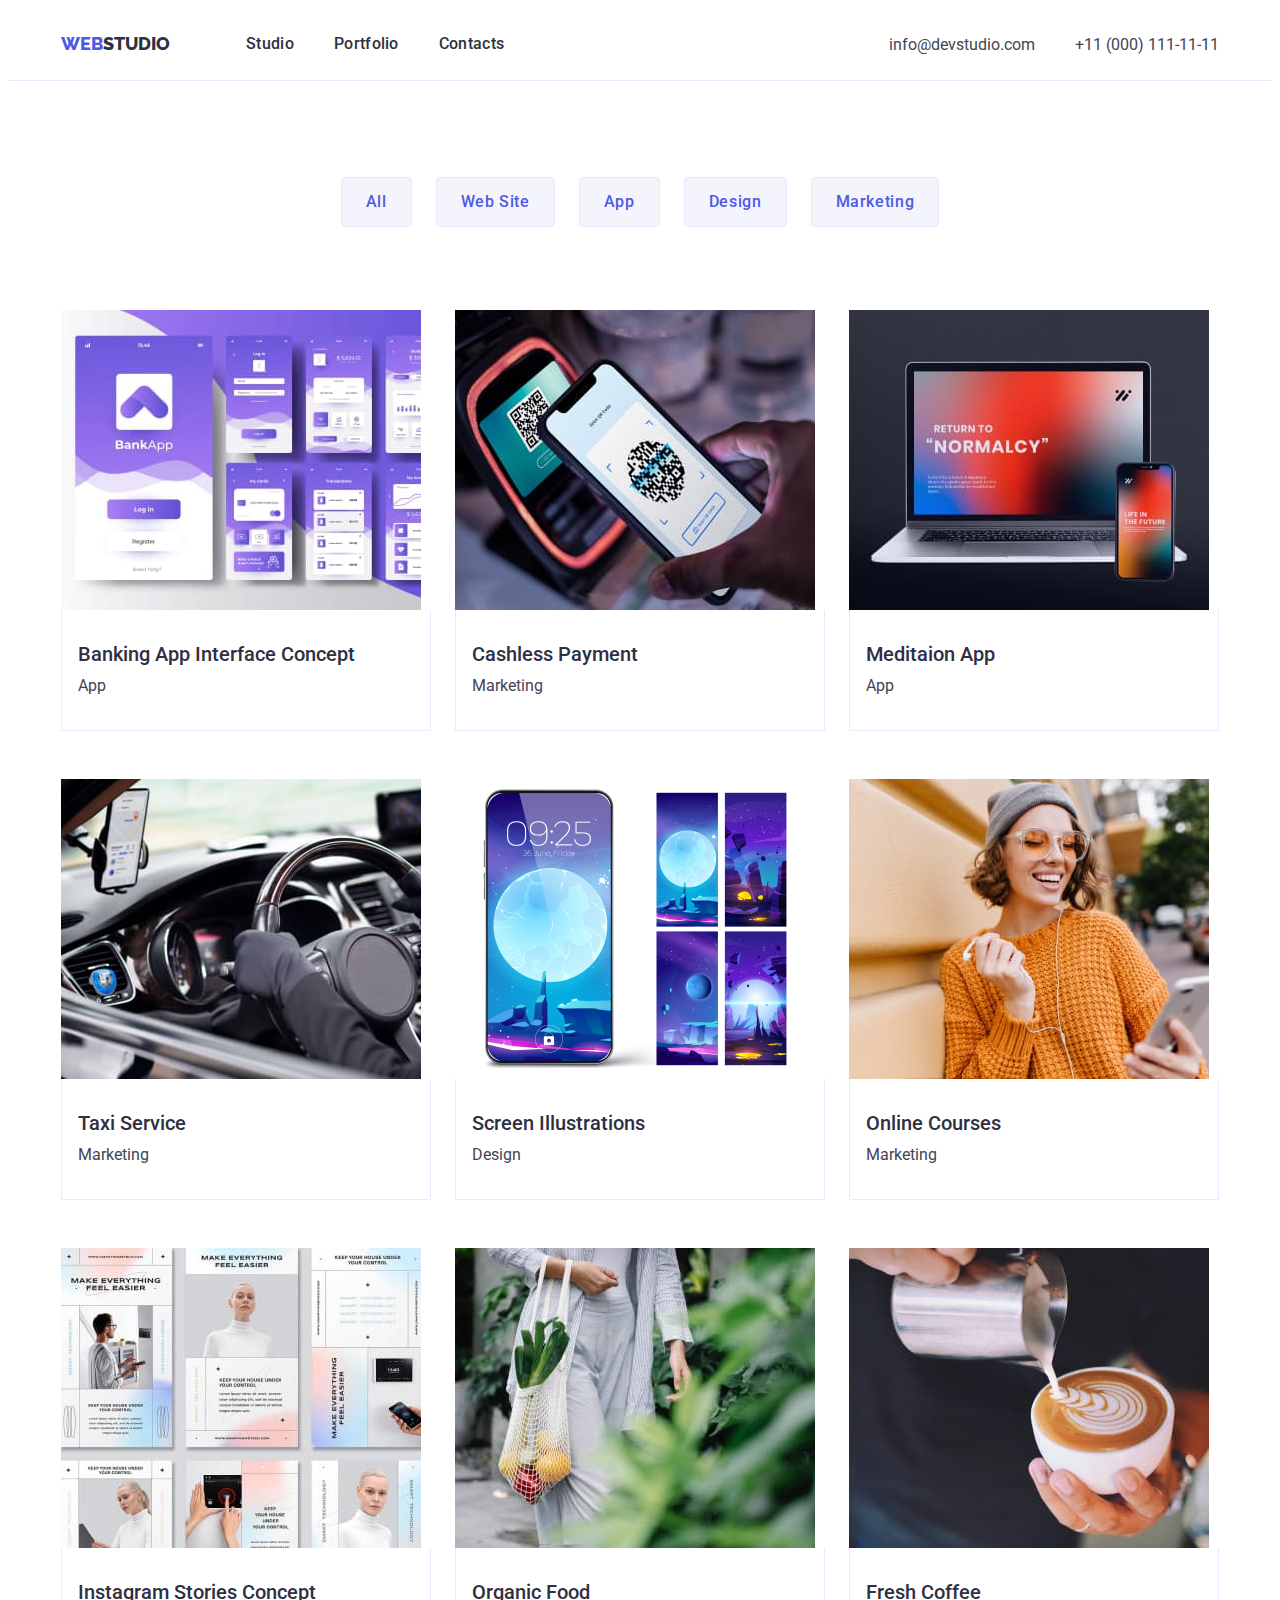
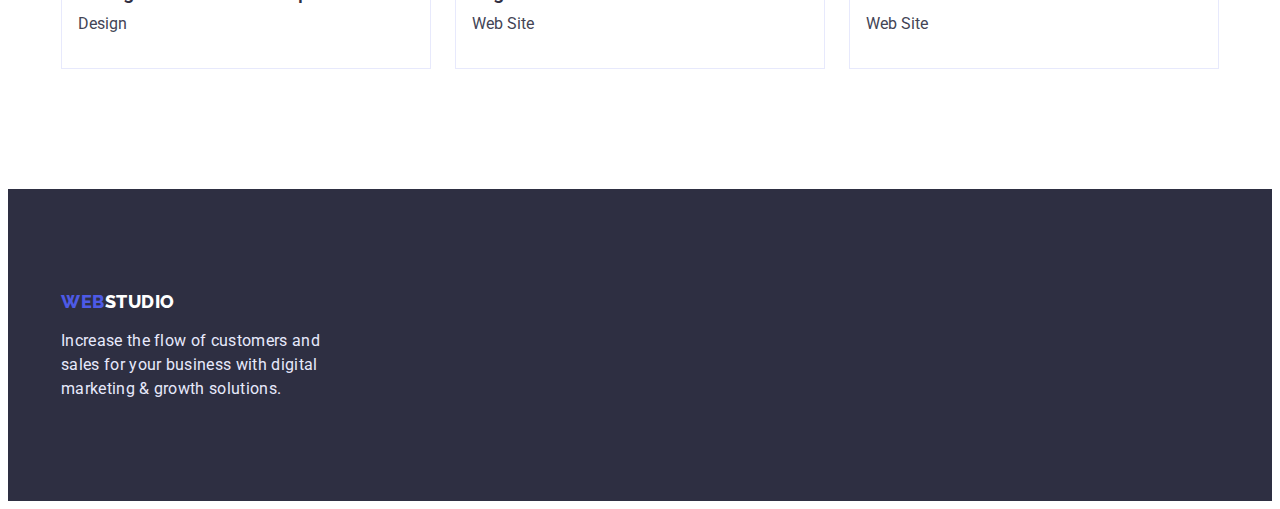
==== portfolio.html @ e56d83ee "icons" ====
<!DOCTYPE html>
<html lang="en">

<head>
    <meta charset="UTF-8">
    <meta http-equiv="X-UA-Compatible" content="IE=edge">
    <meta name="viewport" content="width=device-width, initial-scale=1.0">
    <title>WebStudio</title>
    <link rel="preconnect" href="https://fonts.googleapis.com">
    <link rel="preconnect" href="https://fonts.gstatic.com" crossorigin>
    <link
        href="https://fonts.googleapis.com/css2?family=Raleway:wght@800&family=Roboto:wght@400;500;700;900&display=swap"
        rel="stylesheet">
    <link rel="stylesheet" href="https://cdnjs.cloudflare.com/ajax/libs/modern-normalize/1.1.0/modern-normalize.min.css"
        integrity="sha512-wpPYUAdjBVSE4KJnH1VR1HeZfpl1ub8YT/NKx4PuQ5NmX2tKuGu6U/JRp5y+Y8XG2tV+wKQpNHVUX03MfMFn9Q=="
        crossorigin="anonymous" referrerpolicy="no-referrer" />
    <link rel="stylesheet" href="./css/styles.css">
</head>

<body>
    <header class="header">
        <div class="container header-container">
            <nav class="header-navigation">
                <a href="./index.html" class="header-link-title link"><span class="colortext">Web</span><span
                        class="colortitle">Studio</span></a>
                <ul class="header-list">
                    <li class="header-item"><a href="./index.html" class="header-link">Studio</a>
                    </li>
                    <li class="header-item"><a href="" class="header-link">Portfolio</a></li>
                    <li class="header-item"><a href="" class="header-link">Contacts</a></li>
                </ul>
            </nav>
            <address class="header-address">
                <ul class="header-list">
                    <li class="header-item"><a href="mailto:info@devstudio.com"
                            class="header-mail">info@devstudio.com</a>
                    </li>
                    <li class="header-item"><a href="tel:+110001111111" class="header-tel">+11 (000) 111-11-11</a></li>
                </ul>
            </address>
        </div>
    </header>

    <main>
        <section class="portfolio-section">
            <div class="container">
                <ul class="btn-list">
                    <li class="btn-item"><button type="button" class="btn">All</button></li>
                    <li class="btn-item"><button type="button" class="btn">Web Site</button></li>
                    <li class="btn-item"><button type="button" class="btn">App</button></li>
                    <li class="btn-item"><button type="button" class="btn">Design</button></li>
                    <li class="btn-item"><button type="button" class="btn">Marketing</button></li>
                </ul>
                <h1 hidden class="visually hiden">photoes</h1>
                <ul class="portfolio-list">
                    <li class="potfolio-item">
                        <img src="./images/photo-1.jpg" alt="Picture 1">
                        <div class="card-content">
                            <h2 class="portfolio-subtitle">Banking App Interface Concept</h2>
                            <p class="portfolio-text">App</p>
                        </div>
                    </li>
                    <li class="potfolio-item">
                        <img src="./images/photo-2.jpg" alt="Picture 2">
                        <div class="card-content">
                            <h2 class="portfolio-subtitle">Cashless Payment</h2>
                            <p class="portfolio-text">Marketing</p>
                        </div>
                    </li>
                    <li class="potfolio-item">
                        <img src="./images/photo-3.jpg" alt="Picture 3">
                        <div class="card-content">
                            <h2 class="portfolio-subtitle">Meditaion App</h2>
                            <p class="portfolio-text">App</p>
                        </div>
                    </li>
                    <li class="potfolio-item">
                        <img src="./images/photo-4.jpg" alt="Picture 4">
                        <div class="card-content">
                            <h2 class="portfolio-subtitle">Taxi Service</h2>
                            <p class="portfolio-text">Marketing</p>
                        </div>
                    </li>
                    <li class="potfolio-item">
                        <img src="./images/photo-9.jpg" alt="Picture 5">
                        <div class="card-content">
                            <h2 class="portfolio-subtitle">Screen Illustrations</h2>
                            <p class="portfolio-text">Design</p>
                        </div>
                    </li>
                    <li class="potfolio-item">
                        <img src="./images/photo-5.jpg" alt="Picture 6">
                        <div class="card-content">
                            <h2 class="portfolio-subtitle">Online Courses</h2>
                            <p class="portfolio-text">Marketing</p>
                        </div>
                    </li>
                    <li class="potfolio-item">
                        <img src="./images/photo-6.jpg" alt="Picture 7">
                        <div class="card-content">
                            <h2 class="portfolio-subtitle">Instagram Stories Concept</h2>
                            <p class="portfolio-text">Design</p>
                        </div>
                    </li>
                    <li class="potfolio-item">
                        <img src="./images/photo-7.jpg" alt="Picture 8">
                        <div class="card-content">
                            <h2 class="portfolio-subtitle">Organic Food</h2>
                            <p class="portfolio-text">Web Site</p>
                        </div>
                    </li>
                    <li class="potfolio-item">
                        <img src="./images/photo-8.jpg" alt="">
                        <div class="card-content">
                            <h2 class="portfolio-subtitle">Fresh Coffee</h2>
                            <p class="portfolio-text">Web Site</p>
                        </div>
                    </li>
                </ul>
            </div>
        </section>
    </main>
    <footer class="footer">
        <div class="container">
            <a href="./index.html" class="footer-link"><span class="colortext">Web</span><span
                    class="colorslogan">Studio</span></a>

            <p class="footer-text">Increase the flow of customers and sales for your business with digital marketing &
                growth solutions.</p>
        </div>
    </footer>
</body>

</html>
---- css/styles.css ----
:root {
    --main-font-color: #2E2F42;
    --secondary-font-color: #FFFFFF;
    --accent-color: #4D5AE5;
    --secondary-accent-color: #F4F4FD;
    --info-color: #434455;
    --btn-color: #404BBF;
    --footer-text-color: #E7E9FC;
    --main-mrgn: 8px;
    --secondary-mrgn: 24px;
}

body {
    font-family: 'Roboto', sans-serif;
    font-size: 20px;
    line-height: 1.2;
    color: var(--main-font-color);
    background-color: var(--secondary-font-color);

}

img {
    display: block;
    max-width: 100%;
    height: auto;
}

h1,
h2,
h3,
h4,
h5,
h6,
p {
    margin: 0;
}

ul {
    padding: 0;
    margin: 0;
}

/* Header */

.header {
    border-bottom: 1px solid #E7E9FC;
    ;
}

.header-navigation {
    display: flex;
    align-items: center;
}

.header-link-title {
    font-family: 'Raleway';
    font-weight: 800;
    font-size: 18px;
    line-height: 1.33;
    text-transform: uppercase;
    margin-right: 76px;
    display: block;
    padding: 24px 0;
}


.container {
    width: 1158px;
    padding: 0 15px;
    margin: 0 auto;
}


.header-container {
    display: flex;
    align-items: center;
}

.description {
    padding: 32px 16px 32px 16px;
}



.colortext {
    color: var(--accent-color);

}

.colortitle {
    color: var(--main-font-color);
}

.header-list {
    display: flex;
    gap: 40px;
    padding: 0;
    margin: 0;

}

.header-item {
    list-style: none;
    display: block;
}


.header-link {
    font-weight: 500;
    font-size: 16px;
    line-height: 1.5;
    letter-spacing: 0.02em;
    color: var(--main-font-color);
    text-decoration: none;
    display: block;
    padding: 24px 0;
}

.header-link:hover,
.header-link:focus {
    color: var(--accent-color);
}


.header-address {
    margin-left: auto;
}

.header-mail {
    font-style: normal;
    font-size: 16px;
    line-height: 1.5;
    color: var(--info-color);
    text-decoration: none;
}

.header-mail:hover,
.header-mail:focus {
    color: var(--accent-color)
}


.header-tel {
    font-style: normal;
    font-size: 16px;
    line-height: 1.5;
    color: var(--info-color);
    text-decoration: none;
}

.header-tel:hover,
.header-tel:focus {
    color: var(--accent-color);
}

.link {
    text-decoration: none;
}


/* Section About */

.section-about {
    width: 1440px;
    padding: 188px 0;
    text-align: center;
    background-image: linear-gradient(rgba(46, 47, 66, 0.7),
            rgba(46, 47, 66, 0.7)),
        url(../images/people-office.jpg);
    background-repeat: no-repeat;
    background-position: center;
    background-size: cover;
}

.section-about-title {
    font-size: 56px;
    line-height: 1.07;
    text-align: center;
    letter-spacing: 0.02em;
    color: var(--secondary-font-color);
    width: 496px;
    margin-bottom: 48px;
    margin-left: auto;
    margin-right: auto;

}

.section-about-btn {
    font-family: 'Roboto';
    font-weight: 500;
    font-size: 16px;
    line-height: 1.5;
    letter-spacing: 0.04em;
    color: var(--secondary-font-color);
    background-color: var(--accent-color);
    cursor: pointer;
    height: 56px;
    padding: 16px 32px;
    border: none;
    border-radius: 4px;
}

.section-about-btn:hover {
    color: var(--secondary-font-color);
    background-color: var(--btn-color);
}

.section-about-btn:focus {
    color: var(--main-font-color);
}


.section-services {
    padding: 120px 0;
}

.visually-hidden {
    position: absolute;
    white-space: nowrap;
    width: 1px;
    height: 1px;
    overflow: hidden;
    border: 0;
    padding: 0;
    clip: rect(0 0 0 0);
    clip-path: inset(50%);
    margin: -1px;
}

.section-services-list {
    list-style: none;
    display: flex;
    margin: 0;
    padding: 0;
}

.services-icon {
    width: 64px;
    height: 64px;
    background: #F4F4FD;
    border-radius: 4px;
    box-shadow: rgba(244, 244, 253, 1);
}


.section-services-item {
    margin-right: var(--secondary-mrgn);
    width: 264px;
}

.section-services-item:last-child {
    margin: 0;
}

.section-services-subtitle {
    font-size: 16px;
    line-height: 1.5;
    letter-spacing: 0.02em;
    color: var(--main-font-color);
    margin-bottom: var(--main-mrgn);
    margin: 0;
    padding: 0;
}

.section-services-text {
    font-size: 16px;
    line-height: 1.5;
    letter-spacing: 0.02em;
    color: var(--info-color);
    width: 264px;
    margin: 0;
    padding: 0;
}

/* Section Future  */

.section-future {
    padding: 0 0 120px 0;
}

.section-future-caption {
    font-size: 36px;
    line-height: 1.11;
    letter-spacing: 0.02em;
    color: var(--main-font-color);
    text-align: center;
    text-transform: capitalize;
    margin-bottom: 72px;
}

.section-future-list {
    display: flex;
    gap: var(--secondary-mrgn);
    list-style: none;
}

.section-future-item {
    width: calc((100% - 48px) / 3);
}

/* Section Contant  */

.section-contact {
    background-color: var(--secondary-accent-color);
    padding: 120px 0;
}

.section-contact-caption {
    font-size: 36px;
    line-height: 1.11;
    text-align: center;
    letter-spacing: 0.02em;
    text-transform: capitalize;
    color: var(--main-font-color);
    margin-bottom: 72px;
}

.section-contact-list {
    display: flex;
    gap: var(--secondary-mrgn);
}


.section-contact-item {
    list-style: none;
    background-color: var(--secondary-font-color);
    width: calc((100% - 72px) / 4);
    background: #FFFFFF;
    box-shadow: 0px 1px 6px rgba(46, 47, 66, 0.08), 0px 1px 1px rgba(46, 47, 66, 0.16), 0px 2px 1px rgba(46, 47, 66, 0.08);
    border-radius: 0px 0px 4px 4px;

}

.icon-list {
    list-style: none;
    display: flex;
    margin-top: 8px;
    gap: 24px;
}


.section-contact-link {
    display: block;
}


.section-contact-icon {
    width: 40px;
    height: 40px;
    fill: currentColor;
}

.section-contact-subtitle {
    font-size: 20px;
    line-height: 1.2;
    text-align: center;
    letter-spacing: 0.02em;
    color: var(--main-font-color);
    margin-bottom: 8px;
}

.section-contact-desc {
    font-size: 16px;
    line-height: 1.5;
    text-align: center;
    letter-spacing: 0.02em;
    color: var(--info-color);
}

.section-customers {
    max-width: 1158px;
    margin-bottom: 120px;
    margin-left: 156px;
}

.section-customers-title {
    font-size: 36px;
    line-height: 1.11;
    text-align: center;
    letter-spacing: 0.02em;
    color: var(--main-font-color);
    padding-top: 120px;
    margin-bottom: 72px;
}

.section-customers-list {
    list-style: none;
    display: flex;
    gap: 88px;
    justify-content: center;
    align-content: center;
}

.section-customers-link:hover,
.section-customers-link:focus {
    color: #404BBF;
    border-color: #404BBF;
}

.section-customers-item {
    width: calc((100% - 144px) / 6);
}

.customers-icon {
    width: 168px;
    height: 88px;
    fill: currentColor;
    padding: 16px 32px;
    box-sizing: border-box;
    border: 1px solid #8E8F99;
    border-radius: 4px;
}

/* Footer  */

.footer {
    background-color: var(--main-font-color);
    padding: 100px 0;
}


.footer-link {
    font-family: 'Raleway';
    font-weight: 800;
    font-size: 18px;
    line-height: 1.16;
    align-items: center;
    letter-spacing: 0.03em;
    text-decoration: none;
    text-transform: uppercase;
}

.colorslogan {
    color: var(--secondary-font-color);

}

.footer-text {
    font-size: 16px;
    line-height: 1.5;
    letter-spacing: 0.02em;
    color: var(--footer-text-color);
    width: 264px;
    margin-top: 16px;
}



.media-text {
    font-size: 16px;
    line-height: 1.5;
    color: var(--footer-text-color);
}

/* Portfolio  */

.portfolio-section {
    padding-top: 96px;
    padding-bottom: 120px;
}

.btn-list {
    justify-content: center;
    display: flex;
    gap: var(--secondary-mrgn);
    margin: 0;
    padding: 0;
}

.btn-item {
    list-style: none;
    margin: 0;
    padding: 0;
}

.btn {
    font-family: 'Roboto';
    font-weight: 500;
    font-size: 16px;
    line-height: 1.5;
    letter-spacing: 0.04em;
    border: 1px solid var(--footer-text-color);
    border-radius: 4px;
    background: var(--secondary-accent-color);
    color: var(--accent-color);
    cursor: pointer;
    padding: 12px 24px;
    margin-bottom: 83px;
}

.text {
    font-size: 16px;
    line-height: 1.5;
    align-items: center;
    text-align: center;
    letter-spacing: 0.04em;
    color: var(--accent-color);
}

.btn:hover,
.btn:focus {
    background-color: var(--btn-color);
    color: var(--secondary-font-color);
    border-color: transparent;
}

/* Portfolio images  */



.potfolio-item {
    list-style: none;
    width: calc((100% - 48px) / 3)
}

.potfolio-item:hover {
    box-shadow: 0px 1px 6px rgba(46, 47, 66, 0.08), 0px 1px 1px rgba(46, 47, 66, 0.16), 0px 2px 1px rgba(46, 47, 66, 0.08);
}

.card-content {
    border-right: var(--info-color);
    padding: 32px 16px;
    border: 1px solid #E7E9FC;
    border-top: none;
}

.portfolio-subtitle {
    font-weight: 500;
    font-size: 20px;
    line-height: 1.2;
    color: var(--main-font-color);
    margin: 0 0 8px 0;
}

.portfolio-list {
    display: flex;
    flex-wrap: wrap;
    padding: 0;
    row-gap: 48px;
    column-gap: var(--secondary-mrgn);

}



.portfolio-text {
    font-size: 16px;
    line-height: 1.5;
    color: var(--info-color);

}
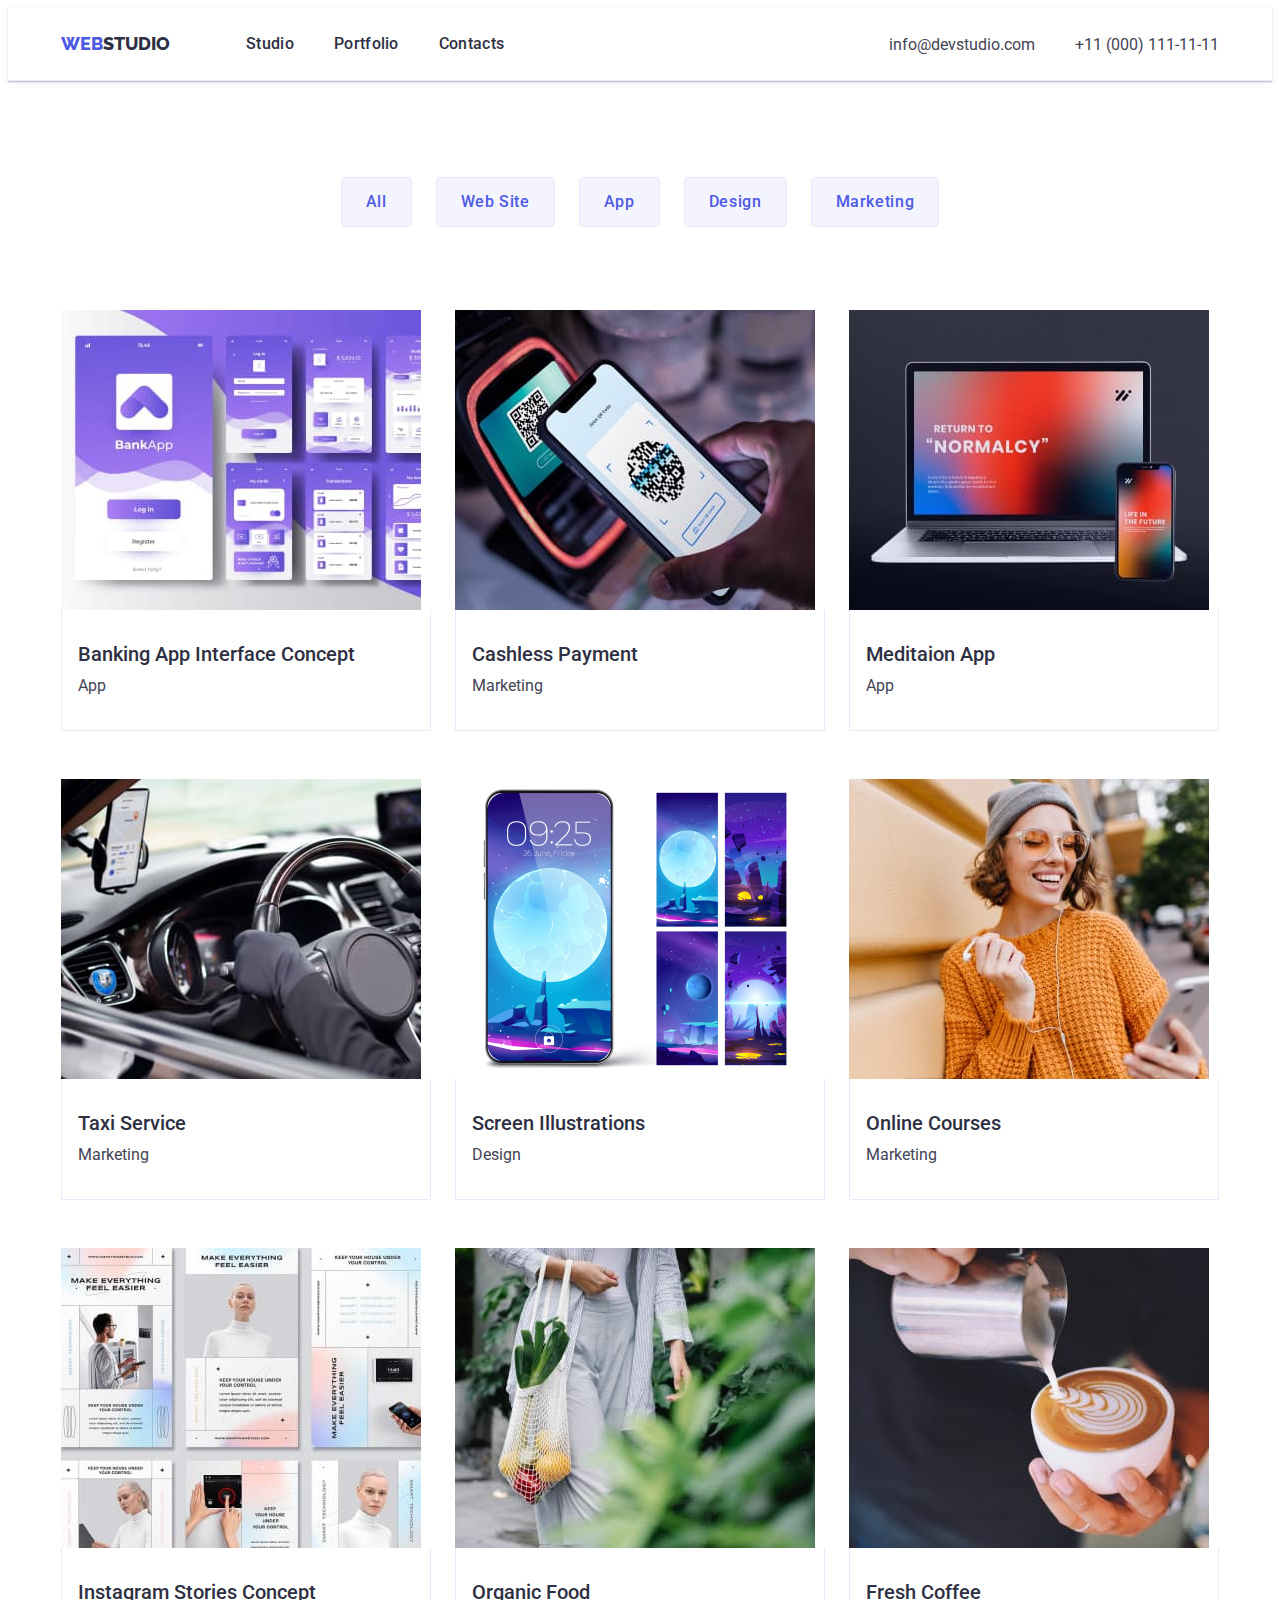
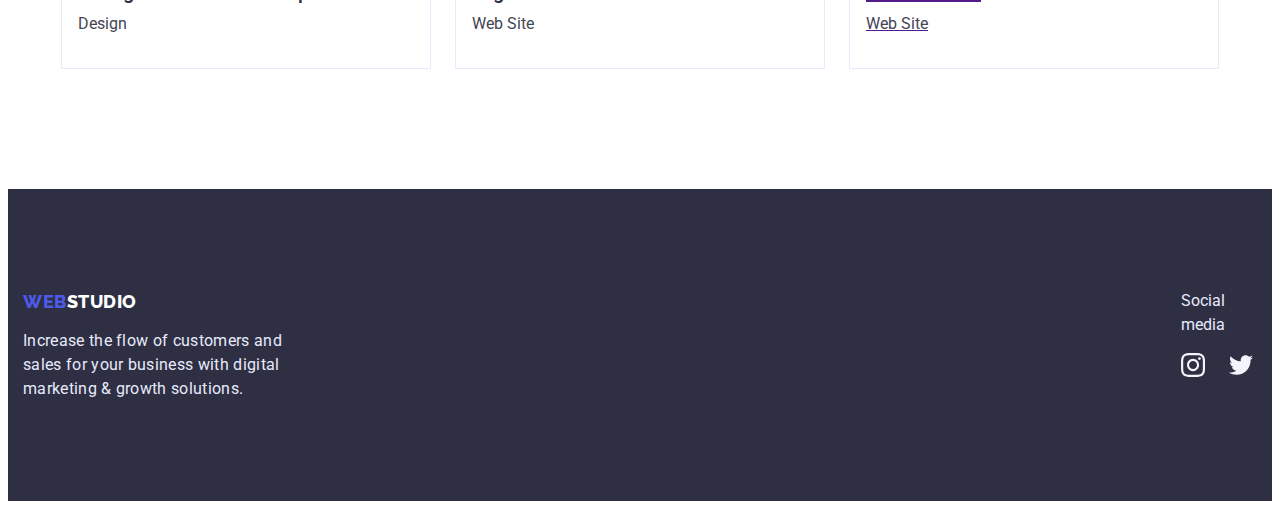
==== commit b65c7fee: "edited" ====
--- a/portfolio.html
+++ b/portfolio.html
@@ -54,6 +54,7 @@
                 <h1 hidden class="visually hiden">photoes</h1>
                 <ul class="portfolio-list">
                     <li class="potfolio-item">
+                        <a href="" class="portfolio-link"></a>
                         <img src="./images/photo-1.jpg" alt="Picture 1">
                         <div class="card-content">
                             <h2 class="portfolio-subtitle">Banking App Interface Concept</h2>
@@ -61,6 +62,7 @@
                         </div>
                     </li>
                     <li class="potfolio-item">
+                        <a href="" class="portfolio-link"></a>
                         <img src="./images/photo-2.jpg" alt="Picture 2">
                         <div class="card-content">
                             <h2 class="portfolio-subtitle">Cashless Payment</h2>
@@ -68,6 +70,7 @@
                         </div>
                     </li>
                     <li class="potfolio-item">
+                        <a href="" class="portfolio-link"></a>
                         <img src="./images/photo-3.jpg" alt="Picture 3">
                         <div class="card-content">
                             <h2 class="portfolio-subtitle">Meditaion App</h2>
@@ -75,6 +78,7 @@
                         </div>
                     </li>
                     <li class="potfolio-item">
+                        <a href="" class="portfolio-link"></a>
                         <img src="./images/photo-4.jpg" alt="Picture 4">
                         <div class="card-content">
                             <h2 class="portfolio-subtitle">Taxi Service</h2>
@@ -82,6 +86,7 @@
                         </div>
                     </li>
                     <li class="potfolio-item">
+                        <a href="" class="portfolio-link"></a>
                         <img src="./images/photo-9.jpg" alt="Picture 5">
                         <div class="card-content">
                             <h2 class="portfolio-subtitle">Screen Illustrations</h2>
@@ -89,6 +94,7 @@
                         </div>
                     </li>
                     <li class="potfolio-item">
+                        <a href="" class="portfolio-link"></a>
                         <img src="./images/photo-5.jpg" alt="Picture 6">
                         <div class="card-content">
                             <h2 class="portfolio-subtitle">Online Courses</h2>
@@ -96,6 +102,7 @@
                         </div>
                     </li>
                     <li class="potfolio-item">
+                        <a href="" class="portfolio-link"></a>
                         <img src="./images/photo-6.jpg" alt="Picture 7">
                         <div class="card-content">
                             <h2 class="portfolio-subtitle">Instagram Stories Concept</h2>
@@ -103,6 +110,7 @@
                         </div>
                     </li>
                     <li class="potfolio-item">
+                        <a href="" class="portfolio-link"></a>
                         <img src="./images/photo-7.jpg" alt="Picture 8">
                         <div class="card-content">
                             <h2 class="portfolio-subtitle">Organic Food</h2>
@@ -110,11 +118,13 @@
                         </div>
                     </li>
                     <li class="potfolio-item">
-                        <img src="./images/photo-8.jpg" alt="">
-                        <div class="card-content">
-                            <h2 class="portfolio-subtitle">Fresh Coffee</h2>
-                            <p class="portfolio-text">Web Site</p>
-                        </div>
+                        <a href="" class="portfolio-link">
+                            <img src="./images/photo-8.jpg" alt="">
+                            <div class="card-content">
+                                <h2 class="portfolio-subtitle">Fresh Coffee</h2>
+                                <p class="portfolio-text">Web Site</p>
+                            </div>
+                        </a>
                     </li>
                 </ul>
             </div>
@@ -128,6 +138,38 @@
             <p class="footer-text">Increase the flow of customers and sales for your business with digital marketing &
                 growth solutions.</p>
         </div>
+        <div class="footer-media">
+            <p class="media-text">Social media</p>
+            <ul class="footer-list">
+                <li class="footer-item">
+                    <a href="" class="footer-media-link"></a>
+                    <svg class="footer-media-icon">
+                        <use href="./images/icons.svg/symbol-def.svg#icon-instagramm"></use>
+                    </svg>
+                </li>
+                <li class="footer-item">
+                    <a href="" class="footer-media-link"></a>
+                    <svg class="footer-media-icon">
+                        <use href="./images/icons.svg/symbol-def.svg#icon-twitterr"></use>
+                    </svg>
+                </li>
+                </li>
+                <li class="footer-item">
+                    <a href="" class="footer-media-link"></a>
+                    <svg class="footer-media-icon">
+                        <use href="./images/icons.svg/symbol-def.svg#icon-facebookk"></use>
+                    </svg>
+                </li>
+                </li>
+                <li class="footer-item">
+                    <a href="" class="footer-media-link"></a>
+                    <svg class="footer-media-icon">
+                        <use href="./images/icons.svg/symbol-def.svg#icon-linkedinn"></use>
+                    </svg>
+                </li>
+
+            </ul>
+        </div>
     </footer>
 </body>
 
--- a/css/styles.css
+++ b/css/styles.css
@@ -44,7 +44,7 @@
 
 .header {
     border-bottom: 1px solid #E7E9FC;
-    ;
+    box-shadow: 0px 2px 1px rgba(46, 47, 66, 0.08), 0px 1px 1px rgba(46, 47, 66, 0.16), 0px 1px 6px rgba(46, 47, 66, 0.08);
 }
 
 .header-navigation {
@@ -161,8 +161,10 @@
 /* Section About */
 
 .section-about {
-    width: 1440px;
+    max-width: 1440px;
     padding: 188px 0;
+    margin-left: auto;
+    margin-right: auto;
     text-align: center;
     background-image: linear-gradient(rgba(46, 47, 66, 0.7),
             rgba(46, 47, 66, 0.7)),
@@ -198,6 +200,7 @@
     padding: 16px 32px;
     border: none;
     border-radius: 4px;
+    box-shadow: 0px 4px 4px rgba(0, 0, 0, 0.15);
 }
 
 .section-about-btn:hover {
@@ -234,12 +237,19 @@
     padding: 0;
 }
 
+.services-bg {
+    height: 112px;
+    background: #F4F4FD;
+    border-radius: 4px;
+    display: flex;
+    align-items: center;
+    justify-content: center;
+    margin-bottom: 8px;
+}
+
 .services-icon {
     width: 64px;
     height: 64px;
-    background: #F4F4FD;
-    border-radius: 4px;
-    box-shadow: rgba(244, 244, 253, 1);
 }
 
 
@@ -336,17 +346,31 @@
     display: flex;
     margin-top: 8px;
     gap: 24px;
-}
-
-
-.section-contact-link {
-    display: block;
-}
-
-
-.section-contact-icon {
     width: 40px;
     height: 40px;
+}
+
+
+.section-contact-link {
+    width: 100%;
+    height: 100%;
+    padding: 12px;
+    display: flex;
+    align-items: center;
+    justify-content: center;
+    background: #4D5AE5;
+    border-radius: 20px;
+}
+
+.section-contact-link:hover,
+.section-contact-link:focus {
+    background: #404BBF;
+}
+
+
+.section-contact-icon {
+    width: 16px;
+    height: 16px;
     fill: currentColor;
 }
 
@@ -368,9 +392,8 @@
 }
 
 .section-customers {
-    max-width: 1158px;
-    margin-bottom: 120px;
-    margin-left: 156px;
+    padding-top: 120px;
+    padding-bottom: 120px;
 }
 
 .section-customers-title {
@@ -379,17 +402,27 @@
     text-align: center;
     letter-spacing: 0.02em;
     color: var(--main-font-color);
-    padding-top: 120px;
     margin-bottom: 72px;
 }
 
 .section-customers-list {
     list-style: none;
     display: flex;
-    gap: 88px;
+    gap: 24px;
     justify-content: center;
     align-content: center;
 }
+
+.section-customers-link {
+    display: flex;
+    padding: 16px 32px;
+    box-sizing: border-box;
+    border: 1px solid #8E8F99;
+    border-radius: 4px;
+    align-items: center;
+    justify-content: center;
+}
+
 
 .section-customers-link:hover,
 .section-customers-link:focus {
@@ -398,17 +431,13 @@
 }
 
 .section-customers-item {
-    width: calc((100% - 144px) / 6);
+    width: calc((100% - 5 * 24px) / 6);
 }
 
 .customers-icon {
     width: 168px;
     height: 88px;
     fill: currentColor;
-    padding: 16px 32px;
-    box-sizing: border-box;
-    border: 1px solid #8E8F99;
-    border-radius: 4px;
 }
 
 /* Footer  */
@@ -416,6 +445,7 @@
 .footer {
     background-color: var(--main-font-color);
     padding: 100px 0;
+    display: flex;
 }
 
 
@@ -446,10 +476,39 @@
 
 
 
+.footer-list {
+    list-style-type: none;
+    display: flex;
+    gap: 24px;
+    width: 40px;
+    height: 40px;
+}
+
+.footer-media-link {
+    width: 100%;
+    height: 100%;
+    align-items: center;
+    justify-content: center;
+    border-radius: 20px;
+    background: #FFFFFF;
+}
+
+.footer-media-link:hover,
+.footer-media-link:focus {
+    background-color: #31D0AA;
+}
+
+.footer-media-icon {
+    width: 24px;
+    height: 24px;
+    color: currentColor;
+}
+
 .media-text {
     font-size: 16px;
     line-height: 1.5;
     color: var(--footer-text-color);
+    margin-bottom: 16px;
 }
 
 /* Portfolio  */
@@ -502,6 +561,7 @@
     background-color: var(--btn-color);
     color: var(--secondary-font-color);
     border-color: transparent;
+    box-shadow: 0px 3px 1px rgba(0, 0, 0, 0.1), 0px 2px 1px rgba(0, 0, 0, 0.08), 0px 2px 2px rgba(0, 0, 0, 0.12);
 }
 
 /* Portfolio images  */
@@ -513,7 +573,13 @@
     width: calc((100% - 48px) / 3)
 }
 
-.potfolio-item:hover {
+.portfolio-link {
+    width: 100%;
+    height: 100%;
+}
+
+.portfolio-link:hover,
+.portfolio-link:focus {
     box-shadow: 0px 1px 6px rgba(46, 47, 66, 0.08), 0px 1px 1px rgba(46, 47, 66, 0.16), 0px 2px 1px rgba(46, 47, 66, 0.08);
 }
 
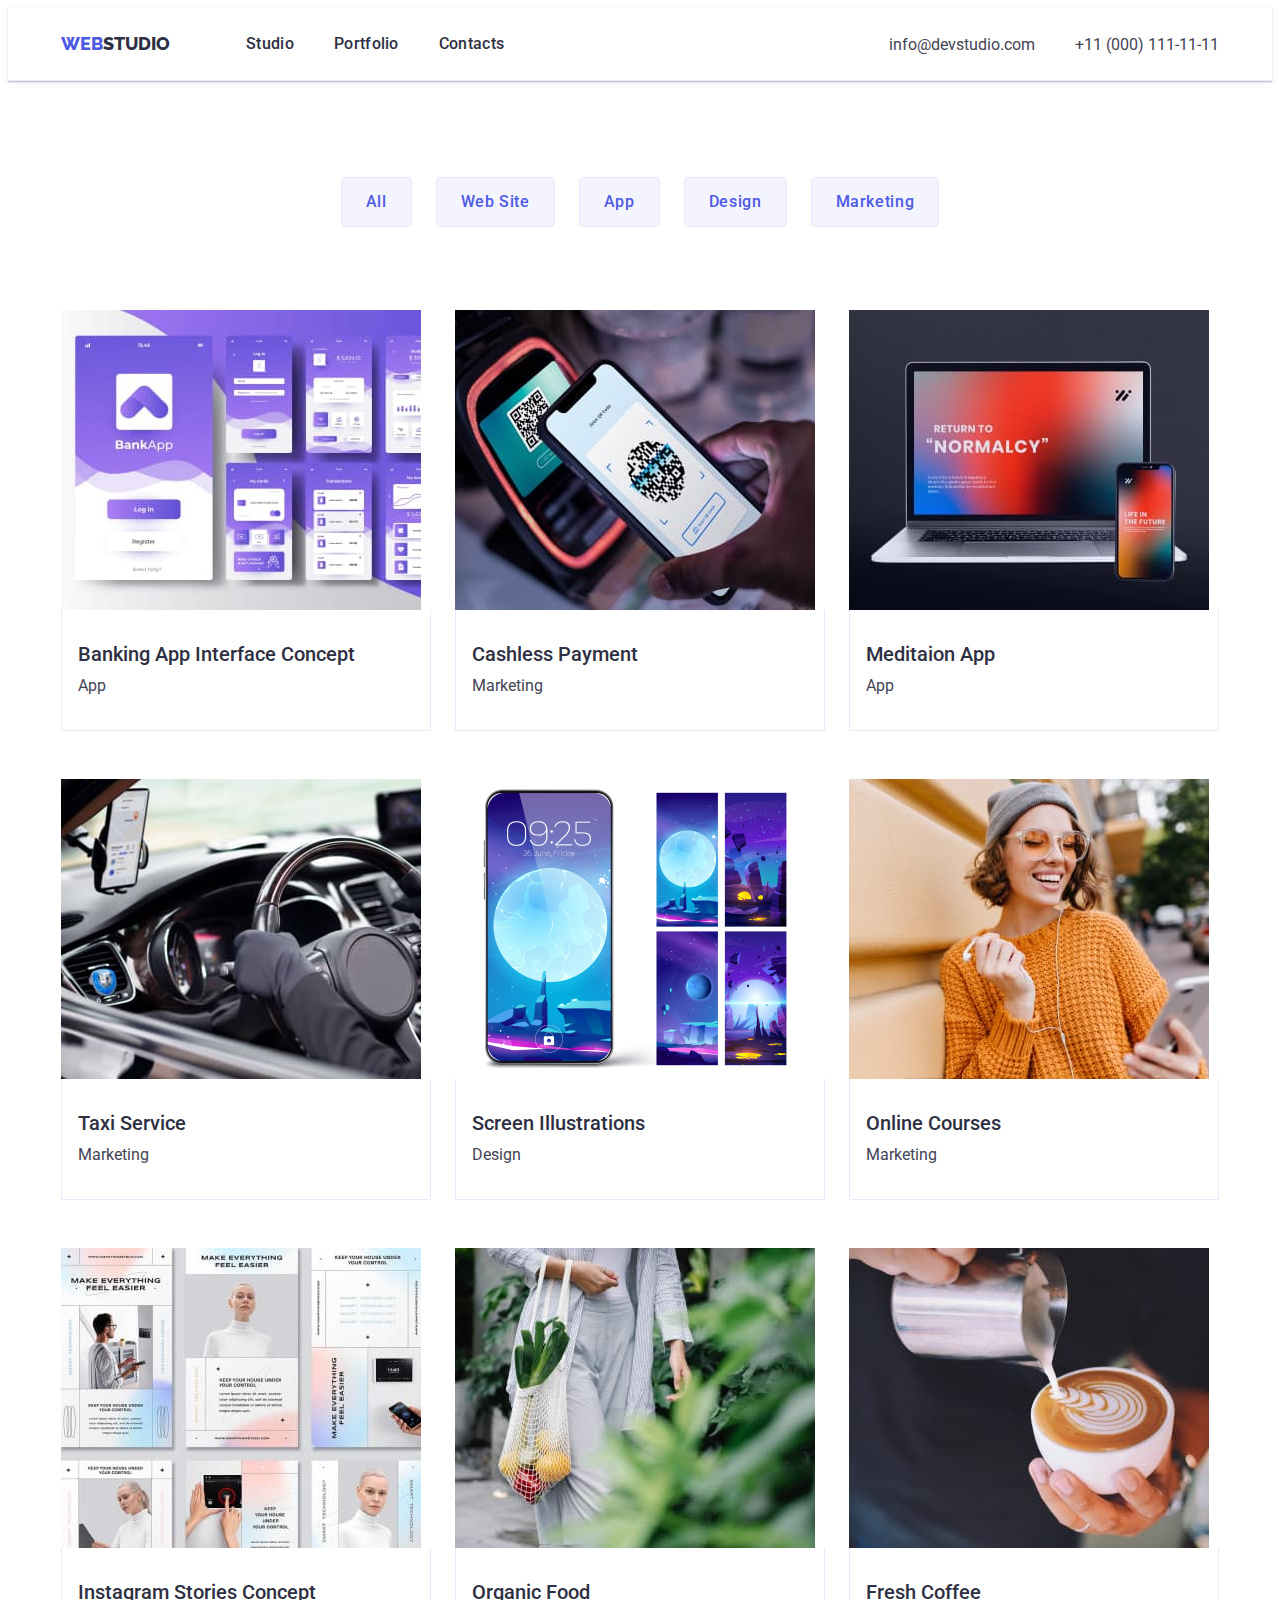
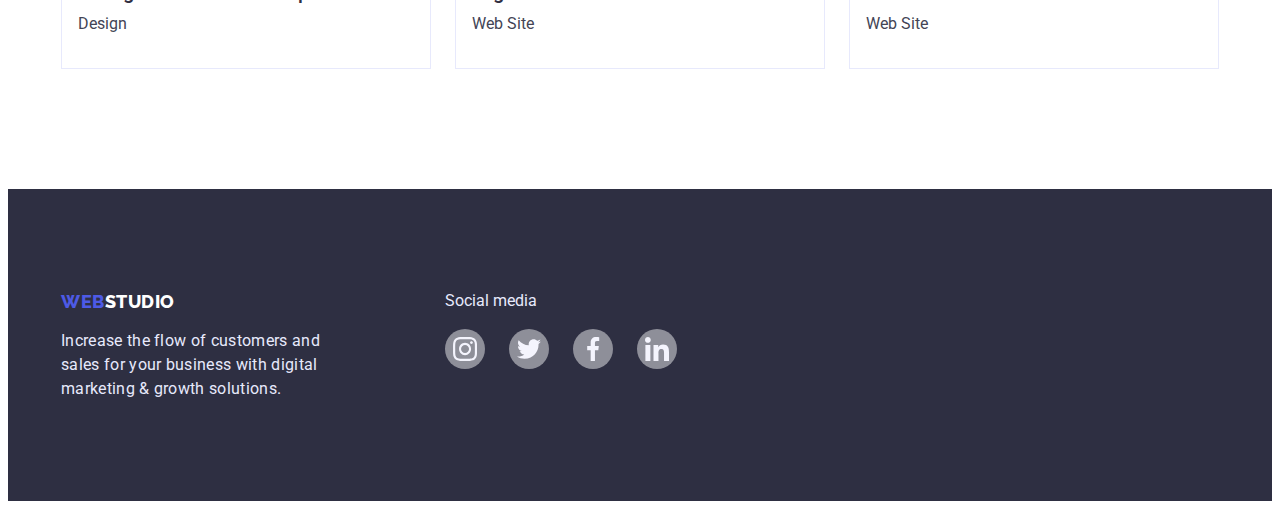
==== commit ed50140d: "edited" ====
--- a/portfolio.html
+++ b/portfolio.html
@@ -54,68 +54,84 @@
                 <h1 hidden class="visually hiden">photoes</h1>
                 <ul class="portfolio-list">
                     <li class="potfolio-item">
-                        <a href="" class="portfolio-link"></a>
-                        <img src="./images/photo-1.jpg" alt="Picture 1">
-                        <div class="card-content">
-                            <h2 class="portfolio-subtitle">Banking App Interface Concept</h2>
-                            <p class="portfolio-text">App</p>
-                        </div>
+                        <a href="" class="portfolio-link">
+                            <img src="./images/photo-1.jpg" alt="Picture 1">
+                            <div class="card-content">
+                                <h2 class="portfolio-subtitle">Banking App Interface Concept</h2>
+                                <p class="portfolio-text">App</p>
+
+                            </div>
+                        </a>
                     </li>
                     <li class="potfolio-item">
-                        <a href="" class="portfolio-link"></a>
-                        <img src="./images/photo-2.jpg" alt="Picture 2">
-                        <div class="card-content">
-                            <h2 class="portfolio-subtitle">Cashless Payment</h2>
-                            <p class="portfolio-text">Marketing</p>
-                        </div>
+                        <a href="" class="portfolio-link">
+                            <img src="./images/photo-2.jpg" alt="Picture 2">
+                            <div class="card-content">
+                                <h2 class="portfolio-subtitle">Cashless Payment</h2>
+                                <p class="portfolio-text">Marketing</p>
+
+                            </div>
+                        </a>
                     </li>
                     <li class="potfolio-item">
-                        <a href="" class="portfolio-link"></a>
-                        <img src="./images/photo-3.jpg" alt="Picture 3">
-                        <div class="card-content">
-                            <h2 class="portfolio-subtitle">Meditaion App</h2>
-                            <p class="portfolio-text">App</p>
-                        </div>
+                        <a href="" class="portfolio-link">
+                            <img src="./images/photo-3.jpg" alt="Picture 3">
+                            <div class="card-content">
+                                <h2 class="portfolio-subtitle">Meditaion App</h2>
+                                <p class="portfolio-text">App</p>
+
+                            </div>
+                        </a>
                     </li>
                     <li class="potfolio-item">
-                        <a href="" class="portfolio-link"></a>
-                        <img src="./images/photo-4.jpg" alt="Picture 4">
-                        <div class="card-content">
-                            <h2 class="portfolio-subtitle">Taxi Service</h2>
-                            <p class="portfolio-text">Marketing</p>
-                        </div>
+                        <a href="" class="portfolio-link">
+                            <img src="./images/photo-4.jpg" alt="Picture 4">
+                            <div class="card-content">
+                                <h2 class="portfolio-subtitle">Taxi Service</h2>
+                                <p class="portfolio-text">Marketing</p>
+
+                            </div>
+                        </a>
                     </li>
                     <li class="potfolio-item">
-                        <a href="" class="portfolio-link"></a>
-                        <img src="./images/photo-9.jpg" alt="Picture 5">
-                        <div class="card-content">
-                            <h2 class="portfolio-subtitle">Screen Illustrations</h2>
-                            <p class="portfolio-text">Design</p>
-                        </div>
+                        <a href="" class="portfolio-link">
+                            <img src="./images/photo-9.jpg" alt="Picture 5">
+                            <div class="card-content">
+                                <h2 class="portfolio-subtitle">Screen Illustrations</h2>
+                                <p class="portfolio-text">Design</p>
+
+                            </div>
+                        </a>
                     </li>
                     <li class="potfolio-item">
-                        <a href="" class="portfolio-link"></a>
-                        <img src="./images/photo-5.jpg" alt="Picture 6">
-                        <div class="card-content">
-                            <h2 class="portfolio-subtitle">Online Courses</h2>
-                            <p class="portfolio-text">Marketing</p>
-                        </div>
+                        <a href="" class="portfolio-link">
+                            <img src="./images/photo-5.jpg" alt="Picture 6">
+                            <div class="card-content">
+                                <h2 class="portfolio-subtitle">Online Courses</h2>
+                                <p class="portfolio-text">Marketing</p>
+
+                            </div>
+                        </a>
                     </li>
                     <li class="potfolio-item">
-                        <a href="" class="portfolio-link"></a>
-                        <img src="./images/photo-6.jpg" alt="Picture 7">
-                        <div class="card-content">
-                            <h2 class="portfolio-subtitle">Instagram Stories Concept</h2>
-                            <p class="portfolio-text">Design</p>
-                        </div>
+                        <a href="" class="portfolio-link">
+                            <img src="./images/photo-6.jpg" alt="Picture 7">
+                            <div class="card-content">
+                                <h2 class="portfolio-subtitle">Instagram Stories Concept</h2>
+                                <p class="portfolio-text">Design</p>
+
+                            </div>
+                        </a>
                     </li>
                     <li class="potfolio-item">
-                        <a href="" class="portfolio-link"></a>
-                        <img src="./images/photo-7.jpg" alt="Picture 8">
-                        <div class="card-content">
-                            <h2 class="portfolio-subtitle">Organic Food</h2>
-                            <p class="portfolio-text">Web Site</p>
-                        </div>
+                        <a href="" class="portfolio-link">
+                            <img src="./images/photo-7.jpg" alt="Picture 8">
+                            <div class="card-content">
+                                <h2 class="portfolio-subtitle">Organic Food</h2>
+                                <p class="portfolio-text">Web Site</p>
+
+                            </div>
+                        </a>
                     </li>
                     <li class="potfolio-item">
                         <a href="" class="portfolio-link">
@@ -131,44 +147,50 @@
         </section>
     </main>
     <footer class="footer">
-        <div class="container">
-            <a href="./index.html" class="footer-link"><span class="colortext">Web</span><span
-                    class="colorslogan">Studio</span></a>
+        <div class="footer-container">
+            <div class="footer-main">
+                <a href="./index.html" class="footer-link"><span class="colortext">Web</span><span
+                        class="colorslogan">Studio</span></a>
+                <p class="footer-text">Increase the flow of customers and sales for your business with digital marketing
+                    &
+                    growth solutions.</p>
+            </div>
+            <div class="footer-media">
+                <p class="media-text">Social media</p>
+                <ul class="footer-list">
+                    <li class="footer-item">
+                        <a href="" class="footer-media-link">
+                            <svg class="footer-media-icon">
+                                <use href="./images/icons.svg/symbol-def.svg#icon-instagramm"></use>
+                            </svg>
+                        </a>
+                    </li>
+                    <li class="footer-item">
+                        <a href="" class="footer-media-link">
+                            <svg class="footer-media-icon">
+                                <use href="./images/icons.svg/symbol-def.svg#icon-twitterr"></use>
+                            </svg>
+                        </a>
+                    </li>
 
-            <p class="footer-text">Increase the flow of customers and sales for your business with digital marketing &
-                growth solutions.</p>
-        </div>
-        <div class="footer-media">
-            <p class="media-text">Social media</p>
-            <ul class="footer-list">
-                <li class="footer-item">
-                    <a href="" class="footer-media-link"></a>
-                    <svg class="footer-media-icon">
-                        <use href="./images/icons.svg/symbol-def.svg#icon-instagramm"></use>
-                    </svg>
-                </li>
-                <li class="footer-item">
-                    <a href="" class="footer-media-link"></a>
-                    <svg class="footer-media-icon">
-                        <use href="./images/icons.svg/symbol-def.svg#icon-twitterr"></use>
-                    </svg>
-                </li>
-                </li>
-                <li class="footer-item">
-                    <a href="" class="footer-media-link"></a>
-                    <svg class="footer-media-icon">
-                        <use href="./images/icons.svg/symbol-def.svg#icon-facebookk"></use>
-                    </svg>
-                </li>
-                </li>
-                <li class="footer-item">
-                    <a href="" class="footer-media-link"></a>
-                    <svg class="footer-media-icon">
-                        <use href="./images/icons.svg/symbol-def.svg#icon-linkedinn"></use>
-                    </svg>
-                </li>
+                    <li class="footer-item">
+                        <a href="" class="footer-media-link">
+                            <svg class="footer-media-icon">
+                                <use href="./images/icons.svg/symbol-def.svg#icon-facebookk"></use>
+                            </svg>
+                        </a>
+                    </li>
 
-            </ul>
+                    <li class="footer-item">
+                        <a href="" class="footer-media-link">
+                            <svg class="footer-media-icon">
+                                <use href="./images/icons.svg/symbol-def.svg#icon-linkedinn"></use>
+                            </svg>
+                        </a>
+                    </li>
+
+                </ul>
+            </div>
         </div>
     </footer>
 </body>
--- a/css/styles.css
+++ b/css/styles.css
@@ -346,15 +346,17 @@
     display: flex;
     margin-top: 8px;
     gap: 24px;
+
+}
+
+.icon-item {
     width: 40px;
     height: 40px;
 }
-
 
 .section-contact-link {
     width: 100%;
     height: 100%;
-    padding: 12px;
     display: flex;
     align-items: center;
     justify-content: center;
@@ -414,13 +416,15 @@
 }
 
 .section-customers-link {
-    display: flex;
-    padding: 16px 32px;
+    width: 100%;
+    height: 100%;
+    display: flex;
     box-sizing: border-box;
     border: 1px solid #8E8F99;
     border-radius: 4px;
     align-items: center;
     justify-content: center;
+    color: #8E8F99;
 }
 
 
@@ -432,11 +436,12 @@
 
 .section-customers-item {
     width: calc((100% - 5 * 24px) / 6);
+    height: 88px;
 }
 
 .customers-icon {
-    width: 168px;
-    height: 88px;
+    width: 104px;
+    height: 56px;
     fill: currentColor;
 }
 
@@ -445,6 +450,12 @@
 .footer {
     background-color: var(--main-font-color);
     padding: 100px 0;
+}
+
+.footer-container {
+    width: 1158px;
+    padding: 0 15px;
+    margin: 0 auto;
     display: flex;
 }
 
@@ -472,6 +483,7 @@
     color: var(--footer-text-color);
     width: 264px;
     margin-top: 16px;
+
 }
 
 
@@ -480,8 +492,15 @@
     list-style-type: none;
     display: flex;
     gap: 24px;
+}
+
+.footer-item {
     width: 40px;
     height: 40px;
+}
+
+.footer-media {
+    margin-left: 120px;
 }
 
 .footer-media-link {
@@ -490,7 +509,8 @@
     align-items: center;
     justify-content: center;
     border-radius: 20px;
-    background: #FFFFFF;
+    background-color: #8E8F99;
+    display: flex;
 }
 
 .footer-media-link:hover,
@@ -576,6 +596,8 @@
 .portfolio-link {
     width: 100%;
     height: 100%;
+    display: block;
+    text-decoration: none;
 }
 
 .portfolio-link:hover,
